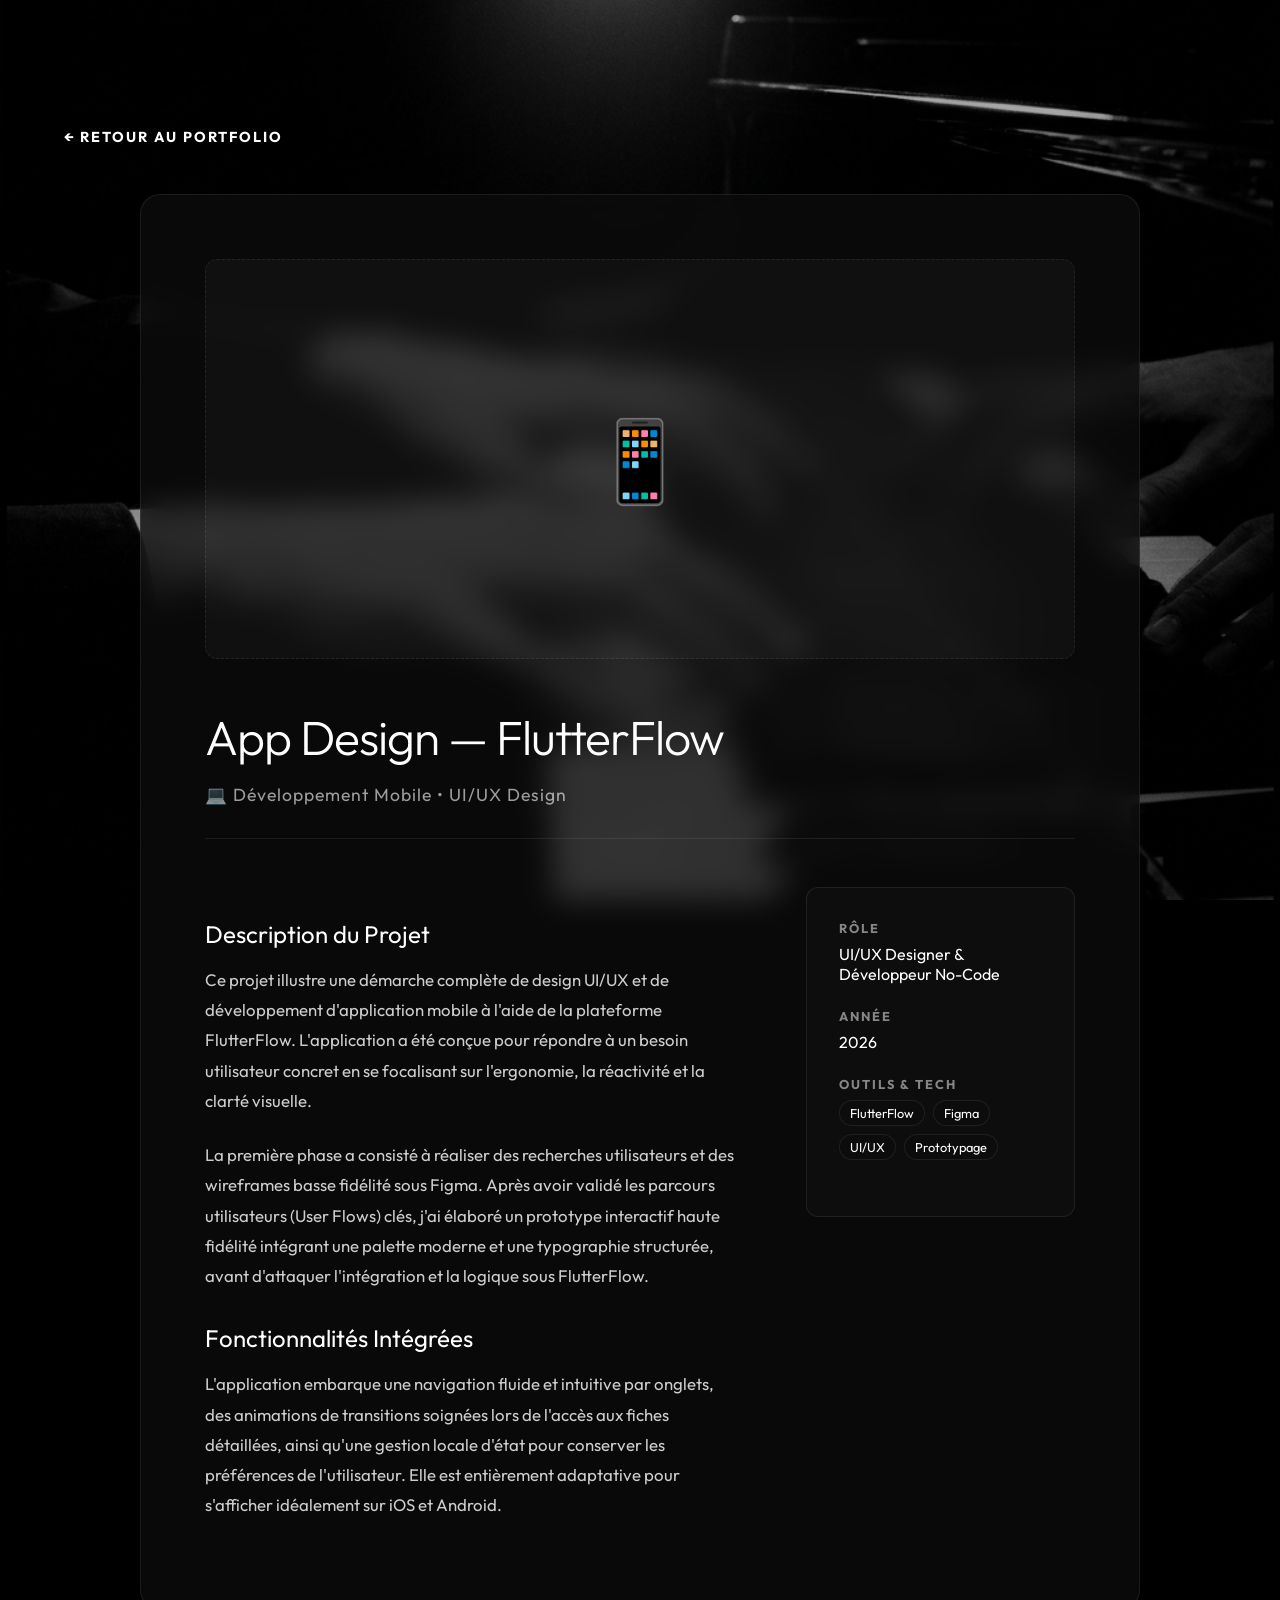
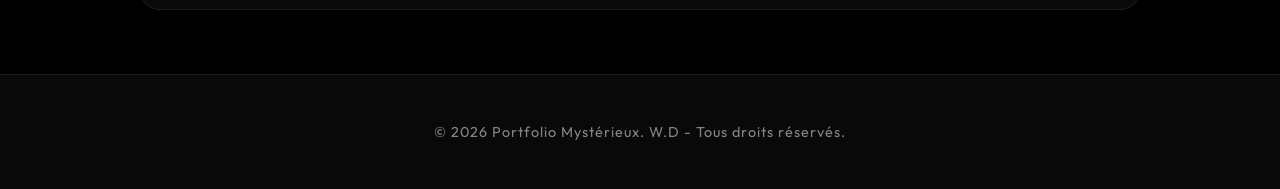
==== project-flutterflow.html @ 8ddbdf7f "Ajout des pages projets dédiées et boutons Découvrir" ====
<!DOCTYPE html>
<html lang="fr" data-theme="dark">
<head>
    <meta charset="UTF-8">
    <meta name="viewport" content="width=device-width, initial-scale=1.0">
    <title>Projet | App Design — FlutterFlow</title>
    <link href="https://fonts.googleapis.com/css2?family=Outfit:wght@300;400;700&display=swap" rel="stylesheet">
    <link rel="stylesheet" href="style.css">
    <style>
        .project-detail-section {
            padding: 8rem 5% 4rem 5%;
            min-height: 100vh;
            display: flex;
            flex-direction: column;
            align-items: center;
        }
        .back-link {
            align-self: flex-start;
            margin-bottom: 3rem;
            color: var(--accent-color);
            text-decoration: none;
            font-size: 0.9rem;
            letter-spacing: 2px;
            text-transform: uppercase;
            font-weight: 700;
            transition: all 0.3s ease;
        }
        .back-link:hover {
            color: var(--text-color);
            transform: translateX(-5px);
        }
        .detail-container {
            width: 100%;
            max-width: 1000px;
            background: var(--glass-bg);
            border: 1px solid var(--glass-border);
            border-radius: 20px;
            padding: 4rem;
            backdrop-filter: blur(15px);
        }
        .detail-header {
            margin-bottom: 3rem;
            border-bottom: 1px solid var(--glass-border);
            padding-bottom: 2rem;
        }
        .detail-title {
            font-size: 3rem;
            font-weight: 300;
            letter-spacing: -1px;
            margin-bottom: 1rem;
        }
        .detail-subtitle {
            font-size: 1.1rem;
            opacity: 0.6;
            letter-spacing: 1px;
        }
        .detail-grid {
            display: grid;
            grid-template-columns: 2fr 1fr;
            gap: 4rem;
        }
        @media (max-width: 768px) {
            .detail-grid {
                grid-template-columns: 1fr;
                gap: 2rem;
            }
        }
        .detail-content h3 {
            font-size: 1.5rem;
            font-weight: 400;
            margin-top: 2rem;
            margin-bottom: 1rem;
            color: var(--accent-color);
        }
        .detail-content p {
            line-height: 1.8;
            opacity: 0.8;
            margin-bottom: 1.5rem;
            font-size: 1.05rem;
        }
        .detail-sidebar {
            background: rgba(255, 255, 255, 0.02);
            border-radius: 12px;
            padding: 2rem;
            border: 1px solid var(--glass-border);
            height: fit-content;
        }
        .sidebar-item {
            margin-bottom: 1.5rem;
        }
        .sidebar-item h4 {
            font-size: 0.8rem;
            text-transform: uppercase;
            letter-spacing: 2px;
            opacity: 0.5;
            margin-bottom: 0.5rem;
        }
        .sidebar-item p, .sidebar-item div {
            font-size: 1rem;
            font-weight: 400;
        }
        .sidebar-tags {
            display: flex;
            flex-wrap: wrap;
            gap: 0.5rem;
        }
        .sidebar-tags span {
            background: var(--glass-bg);
            border: 1px solid var(--glass-border);
            padding: 4px 10px;
            border-radius: 30px;
            font-size: 0.8rem;
        }
        .media-placeholder {
            width: 100%;
            height: 400px;
            background: rgba(255, 255, 255, 0.03);
            border: 1px dashed var(--glass-border);
            border-radius: 12px;
            display: flex;
            align-items: center;
            justify-content: center;
            font-size: 5rem;
            margin-bottom: 3rem;
        }
    </style>
</head>
<body>
    <div class="background-container"></div>
    <div class="overlay"></div>

    <main class="project-detail-section">
        <a href="index.html#work" class="back-link">← Retour au Portfolio</a>

        <div class="detail-container">
            <div class="media-placeholder">📱</div>

            <div class="detail-header">
                <h1 class="detail-title">App Design — FlutterFlow</h1>
                <p class="detail-subtitle">💻 Développement Mobile • UI/UX Design</p>
            </div>

            <div class="detail-grid">
                <div class="detail-content">
                    <h3>Description du Projet</h3>
                    <p>Ce projet illustre une démarche complète de design UI/UX et de développement d'application mobile à l'aide de la plateforme FlutterFlow. L'application a été conçue pour répondre à un besoin utilisateur concret en se focalisant sur l'ergonomie, la réactivité et la clarté visuelle.</p>
                    <p>La première phase a consisté à réaliser des recherches utilisateurs et des wireframes basse fidélité sous Figma. Après avoir validé les parcours utilisateurs (User Flows) clés, j'ai élaboré un prototype interactif haute fidélité intégrant une palette moderne et une typographie structurée, avant d'attaquer l'intégration et la logique sous FlutterFlow.</p>

                    <h3>Fonctionnalités Intégrées</h3>
                    <p>L'application embarque une navigation fluide et intuitive par onglets, des animations de transitions soignées lors de l'accès aux fiches détaillées, ainsi qu'une gestion locale d'état pour conserver les préférences de l'utilisateur. Elle est entièrement adaptative pour s'afficher idéalement sur iOS et Android.</p>
                </div>

                <div class="detail-sidebar">
                    <div class="sidebar-item">
                        <h4>Rôle</h4>
                        <p>UI/UX Designer & Développeur No-Code</p>
                    </div>
                    <div class="sidebar-item">
                        <h4>Année</h4>
                        <p>2026</p>
                    </div>
                    <div class="sidebar-item">
                        <h4>Outils & Tech</h4>
                        <div class="sidebar-tags">
                            <span>FlutterFlow</span>
                            <span>Figma</span>
                            <span>UI/UX</span>
                            <span>Prototypage</span>
                        </div>
                    </div>
                </div>
            </div>
        </div>
    </main>

    <footer>
        <p>&copy; 2026 Portfolio Mystérieux. W.D - Tous droits réservés.</p>
    </footer>
</body>
</html>
---- style.css ----
:root {
    --bg-color: #000000;
    --text-color: #ffffff;
    --accent-color: #ffffff; /* Blanc pur pour un contraste extrême */
    --overlay-color: rgba(0, 0, 0, 0.35);
    --glass-bg: rgba(12, 12, 12, 0.75);
    --glass-border: rgba(255, 255, 255, 0.08);
}

[data-theme="light"] {
    --bg-color: #ffffff;
    --text-color: #000000;
    --accent-color: #000000;
    --overlay-color: rgba(255, 255, 255, 0.35);
    --glass-bg: rgba(245, 245, 247, 0.75);
    --glass-border: rgba(0, 0, 0, 0.08);
}

* {
    margin: 0;
    padding: 0;
    box-sizing: border-box;
}

body {
    font-family: 'Outfit', sans-serif;
    background-color: var(--bg-color);
    color: var(--text-color);
    overflow-x: hidden;
    transition: background-color 0.5s ease, color 0.5s ease;
}

.background-container {
    position: fixed;
    top: 0;
    left: 0;
    width: 100vw;
    height: 100vh;
    background-image: url('assets/bg_abstract.png');
    background-size: cover;
    background-position: center;
    background-attachment: fixed;
    z-index: -2;
    transition: filter 0.8s ease;
}

[data-theme="light"] .background-container {
    filter: invert(1) hue-rotate(180deg) opacity(0.8);
}

.overlay {
    position: fixed;
    top: 0;
    left: 0;
    width: 100vw;
    height: 100vh;
    background: var(--overlay-color);
    z-index: -1;
    transition: background 0.5s ease;
}

header {
    display: flex;
    justify-content: space-between;
    align-items: center;
    padding: 2rem 5%;
    position: relative;
    z-index: 10;
}

.logo {
    font-size: 1.5rem;
    font-weight: 700;
    letter-spacing: 4px;
    color: var(--text-color);
    text-shadow: 0 0 10px rgba(255,255,255,0.2);
    transition: color 0.3s ease;
}

.theme-toggle {
    background: var(--glass-bg);
    border: 1px solid var(--glass-border);
    backdrop-filter: blur(10px);
    width: 48px;
    height: 48px;
    border-radius: 50%;
    display: flex;
    justify-content: center;
    align-items: center;
    cursor: pointer;
    color: var(--text-color);
    transition: all 0.3s ease;
}

.theme-toggle:hover {
    border-color: var(--accent-color);
    transform: translateY(-2px);
}

.sun-icon { display: none; }
.moon-icon { display: block; }

[data-theme="light"] .sun-icon { display: block; }
[data-theme="light"] .moon-icon { display: none; }

.hero {
    height: 80vh;
    display: flex;
    align-items: center;
    justify-content: center;
    text-align: center;
    z-index: 1;
}

.hero-content {
    background: var(--glass-bg);
    border: 1px solid var(--glass-border);
    padding: 3rem 4rem;
    border-radius: 20px;
    backdrop-filter: blur(15px);
    transform: translateY(20px);
    opacity: 0;
    animation: fadeInUp 1s ease forwards 0.5s;
    box-shadow: 0 20px 40px rgba(0,0,0,0.3);
}

[data-theme="light"] .hero-content {
    box-shadow: 0 20px 40px rgba(0,0,0,0.05);
}

.glitch-text {
    font-size: 4rem;
    font-weight: 300;
    letter-spacing: 2px;
    margin-bottom: 1rem;
    position: relative;
}

.subtitle {
    font-size: 1.2rem;
    font-weight: 300;
    letter-spacing: 1px;
    opacity: 0.8;
    margin-bottom: 2.5rem;
}

.cta-button {
    display: inline-block;
    padding: 12px 36px;
    background: transparent;
    color: var(--text-color);
    border: 1px solid var(--accent-color);
    border-radius: 30px;
    text-transform: uppercase;
    letter-spacing: 2px;
    font-size: 0.9rem;
    text-decoration: none;
    transition: all 0.4s ease;
    position: relative;
    overflow: hidden;
}

.cta-button::before {
    content: '';
    position: absolute;
    top: 0;
    left: -100%;
    width: 100%;
    height: 100%;
    background: var(--accent-color);
    transition: all 0.4s ease;
    z-index: -1;
}

.cta-button:hover::before {
    left: 0;
}

.cta-button:hover {
    color: var(--bg-color);
}

@keyframes fadeInUp {
    to {
        transform: translateY(0);
        opacity: 1;
    }
}

/* Projects Section */
.projects-section {
    padding: 5rem 5%;
    min-height: 100vh;
    display: flex;
    flex-direction: column;
    align-items: center;
    justify-content: center;
}

.section-title {
    font-size: 2.5rem;
    font-weight: 300;
    margin-bottom: 4rem;
    letter-spacing: 2px;
    text-align: center;
    position: relative;
}

.section-title::after {
    content: '';
    position: absolute;
    bottom: -15px;
    left: 50%;
    transform: translateX(-50%);
    width: 60px;
    height: 2px;
    background: var(--accent-color);
}

.category-title {
    width: 100%;
    max-width: 1200px;
    margin: 2rem 0 1.5rem 0;
    text-align: left;
}

.category-title h3 {
    font-size: 1.5rem;
    font-weight: 300;
    color: var(--text-color);
    padding-bottom: 0.5rem;
    border-bottom: 1px dashed var(--glass-border);
    display: inline-block;
    opacity: 0.9;
}

.projects-grid {
    display: grid;
    grid-template-columns: repeat(auto-fill, minmax(300px, 1fr));
    gap: 3rem;
    width: 100%;
    max-width: 1200px;
    margin-bottom: 2rem;
}

.project-card.video-card {
    min-height: 220px;
}

.project-card.audio-card {
    min-height: 120px;
}

.project-card.web-card {
    min-height: 350px;
}

.project-card {
    background: var(--glass-bg);
    border: 1px solid var(--glass-border);
    border-radius: 16px;
    padding: 1.5rem;
    display: flex;
    flex-direction: column;
    gap: 1rem;
    transition: transform 0.3s ease, border-color 0.3s ease, box-shadow 0.3s ease;
    backdrop-filter: blur(10px);
}

.project-card:hover {
    transform: translateY(-5px);
    border-color: var(--accent-color);
    box-shadow: 0 10px 30px rgba(0, 0, 0, 0.4);
}

[data-theme="light"] .project-card:hover {
    box-shadow: 0 10px 30px rgba(0, 0, 0, 0.08);
}

.project-placeholder {
    font-size: 3rem;
    text-align: center;
    padding: 2rem;
    background: rgba(255, 255, 255, 0.03);
    border-radius: 10px;
    border: 1px dashed var(--glass-border);
}

[data-theme="light"] .project-placeholder {
    background: rgba(0, 0, 0, 0.03);
}

.project-info h4 {
    font-size: 1.1rem;
    font-weight: 700;
    margin-bottom: 0.5rem;
    color: var(--text-color);
}

.project-info p {
    font-size: 0.9rem;
    opacity: 0.7;
    line-height: 1.6;
    color: var(--text-color);
}

.project-tags {
    display: flex;
    flex-wrap: wrap;
    gap: 0.5rem;
    margin-top: 0.5rem;
}

.project-tags span {
    font-size: 0.75rem;
    padding: 0.2rem 0.7rem;
    border-radius: 999px;
    background: var(--glass-bg);
    border: 1px solid var(--glass-border);
    color: var(--text-color);
    opacity: 0.8;
}

/* Header Navigation */
.desktop-nav {
    display: flex;
    gap: 2.5rem;
}

.desktop-nav a {
    color: var(--text-color);
    text-decoration: none;
    font-size: 1rem;
    font-weight: 300;
    letter-spacing: 1px;
    transition: color 0.3s ease, text-shadow 0.3s ease;
    position: relative;
}

.desktop-nav a:hover {
    color: var(--accent-color);
    text-shadow: 0 0 8px var(--accent-color);
}

/* About Section */
.about-section, .services-section, .contact-section {
    padding: 6rem 5%;
    min-height: 100vh;
    display: flex;
    flex-direction: column;
    align-items: center;
    justify-content: center;
}

.about-content {
    display: flex;
    flex-wrap: wrap;
    align-items: center;
    justify-content: space-between;
    gap: 4rem;
    width: 100%;
    max-width: 1200px;
}

.about-text {
    flex: 1 1 500px;
}

.about-text h3 {
    font-size: 2rem;
    font-weight: 400;
    margin-bottom: 1.5rem;
    color: var(--accent-color);
}

.about-text p {
    font-size: 1.1rem;
    line-height: 1.8;
    margin-bottom: 2rem;
    opacity: 0.8;
}

.skills-tags {
    display: flex;
    flex-wrap: wrap;
    gap: 1rem;
}

.skills-tags span {
    background: var(--glass-bg);
    border: 1px solid var(--glass-border);
    padding: 8px 16px;
    border-radius: 30px;
    font-size: 0.9rem;
    letter-spacing: 1px;
    backdrop-filter: blur(5px);
}

.about-image-placeholder {
    flex: 1 1 400px;
    height: 400px;
    background: var(--glass-bg);
    border: 1px solid var(--glass-border);
    border-radius: 20px;
    display: flex;
    align-items: center;
    justify-content: center;
    position: relative;
    backdrop-filter: blur(10px);
}

.glass-orb {
    width: 150px;
    height: 150px;
    border-radius: 50%;
    background: linear-gradient(135deg, rgba(255,255,255,0.1), rgba(255,255,255,0));
    backdrop-filter: blur(20px);
    box-shadow: inset 0 0 20px rgba(255,255,255,0.2), 0 0 30px rgba(0, 240, 255, 0.2);
    animation: float 6s ease-in-out infinite;
}

@keyframes float {
    0%, 100% { transform: translateY(0); }
    50% { transform: translateY(-20px); }
}

/* Services Section */
.services-grid {
    display: grid;
    grid-template-columns: repeat(auto-fit, minmax(300px, 1fr));
    gap: 2.5rem;
    width: 100%;
    max-width: 1200px;
}

.service-card {
    background: var(--glass-bg);
    border: 1px solid var(--glass-border);
    border-radius: 15px;
    padding: 3rem 2rem;
    text-align: center;
    backdrop-filter: blur(8px);
    transition: transform 0.4s ease, box-shadow 0.4s ease;
}

.service-card:hover {
    transform: translateY(-10px);
    box-shadow: 0 10px 40px rgba(0,0,0,0.5);
    border-color: var(--accent-color);
}

[data-theme="light"] .service-card:hover {
    box-shadow: 0 10px 40px rgba(0,0,0,0.1);
}

.service-icon {
    font-size: 3rem;
    color: var(--accent-color);
    margin-bottom: 1.5rem;
}

.service-card h3 {
    margin-bottom: 1rem;
    font-weight: 400;
    font-size: 1.4rem;
}

.service-card p {
    opacity: 0.7;
    line-height: 1.6;
}

/* Contact Section */
.contact-container {
    display: flex;
    flex-wrap: wrap;
    gap: 4rem;
    width: 100%;
    max-width: 1000px;
}

.contact-form {
    flex: 1 1 400px;
    background: var(--glass-bg);
    padding: 3rem;
    border-radius: 15px;
    border: 1px solid var(--glass-border);
    backdrop-filter: blur(10px);
}

.input-group {
    position: relative;
    margin-bottom: 2.5rem;
}

.input-group input, .input-group textarea {
    width: 100%;
    background: transparent;
    border: none;
    border-bottom: 1px solid var(--glass-border);
    padding: 10px 0;
    color: var(--text-color);
    font-family: inherit;
    font-size: 1rem;
    outline: none;
    transition: border-color 0.3s ease;
}

.input-group input:focus, .input-group textarea:focus {
    border-bottom-color: var(--accent-color);
}

.input-group label {
    position: absolute;
    top: 10px;
    left: 0;
    color: var(--text-color);
    opacity: 0.5;
    pointer-events: none;
    transition: all 0.3s ease;
}

.input-group input:focus ~ label,
.input-group input:not(:placeholder-shown) ~ label,
.input-group textarea:focus ~ label,
.input-group textarea:not(:placeholder-shown) ~ label {
    top: -20px;
    font-size: 0.8rem;
    opacity: 1;
    color: var(--accent-color);
}

.submit-btn {
    width: 100%;
    cursor: pointer;
    font-family: inherit;
    background: rgba(0,240,255,0.1);
}

.contact-info {
    flex: 1 1 300px;
    display: flex;
    flex-direction: column;
    justify-content: center;
}

.contact-info h3 {
    font-size: 1.8rem;
    font-weight: 300;
    margin-bottom: 1.5rem;
    color: var(--accent-color);
}

.contact-info p {
    opacity: 0.8;
    line-height: 1.6;
    margin-bottom: 2rem;
}

.social-links {
    display: flex;
    gap: 1.5rem;
    margin-bottom: 2rem;
}

.social-icon {
    width: 50px;
    height: 50px;
    border: 1px solid var(--glass-border);
    border-radius: 50%;
    display: flex;
    align-items: center;
    justify-content: center;
    color: var(--text-color);
    text-decoration: none;
    transition: all 0.3s ease;
    backdrop-filter: blur(5px);
}

.social-icon:hover {
    background: var(--accent-color);
    color: var(--bg-color);
    border-color: var(--accent-color);
    transform: translateY(-5px);
}

.direct-email {
    font-family: monospace;
    font-size: 1.1rem;
    letter-spacing: 1px;
    border-bottom: 1px dashed var(--accent-color);
    display: inline-block;
    padding-bottom: 5px;
}

/* Footer */
footer {
    text-align: center;
    padding: 3rem 0;
    border-top: 1px solid var(--glass-border);
    background: var(--glass-bg);
    backdrop-filter: blur(5px);
    margin-top: auto;
}

footer p {
    opacity: 0.5;
    font-size: 0.9rem;
    letter-spacing: 1px;
}

/* Custom Audio Player */
.custom-audio-player {
    display: flex;
    align-items: center;
    gap: 1rem;
    background: rgba(255, 255, 255, 0.04);
    border: 1px solid rgba(255, 255, 255, 0.08);
    padding: 0.6rem 1rem;
    border-radius: 30px;
    margin-top: 1rem;
    margin-bottom: 0.5rem;
}

[data-theme="light"] .custom-audio-player {
    background: rgba(0, 0, 0, 0.03);
    border: 1px solid rgba(0, 0, 0, 0.08);
}

.player-btn {
    background: var(--text-color);
    color: var(--bg-color);
    border: none;
    width: 32px;
    height: 32px;
    border-radius: 50%;
    display: flex;
    justify-content: center;
    align-items: center;
    cursor: pointer;
    transition: transform 0.2s ease;
}

.player-btn:hover {
    transform: scale(1.1);
}

.player-btn svg {
    width: 16px;
    height: 16px;
}

.player-progress {
    flex: 1;
    height: 4px;
    background: rgba(255, 255, 255, 0.1);
    border-radius: 2px;
    overflow: hidden;
    position: relative;
    cursor: pointer;
}

[data-theme="light"] .player-progress {
    background: rgba(0, 0, 0, 0.1);
}

.progress-bar {
    width: 0%;
    height: 100%;
    background: var(--text-color);
    border-radius: 2px;
    transition: width 0.1s linear;
}

.player-time {
    font-size: 0.8rem;
    font-family: monospace;
    opacity: 0.7;
    min-width: 35px;
    text-align: right;
}

/* Project Page Link */
.project-link {
    display: inline-block;
    margin-top: 1rem;
    font-size: 0.8rem;
    color: var(--accent-color);
    text-decoration: none;
    letter-spacing: 2px;
    text-transform: uppercase;
    font-weight: 700;
    transition: all 0.3s ease;
    width: fit-content;
}

.project-link:hover {
    color: var(--text-color);
    transform: translateX(6px);
}
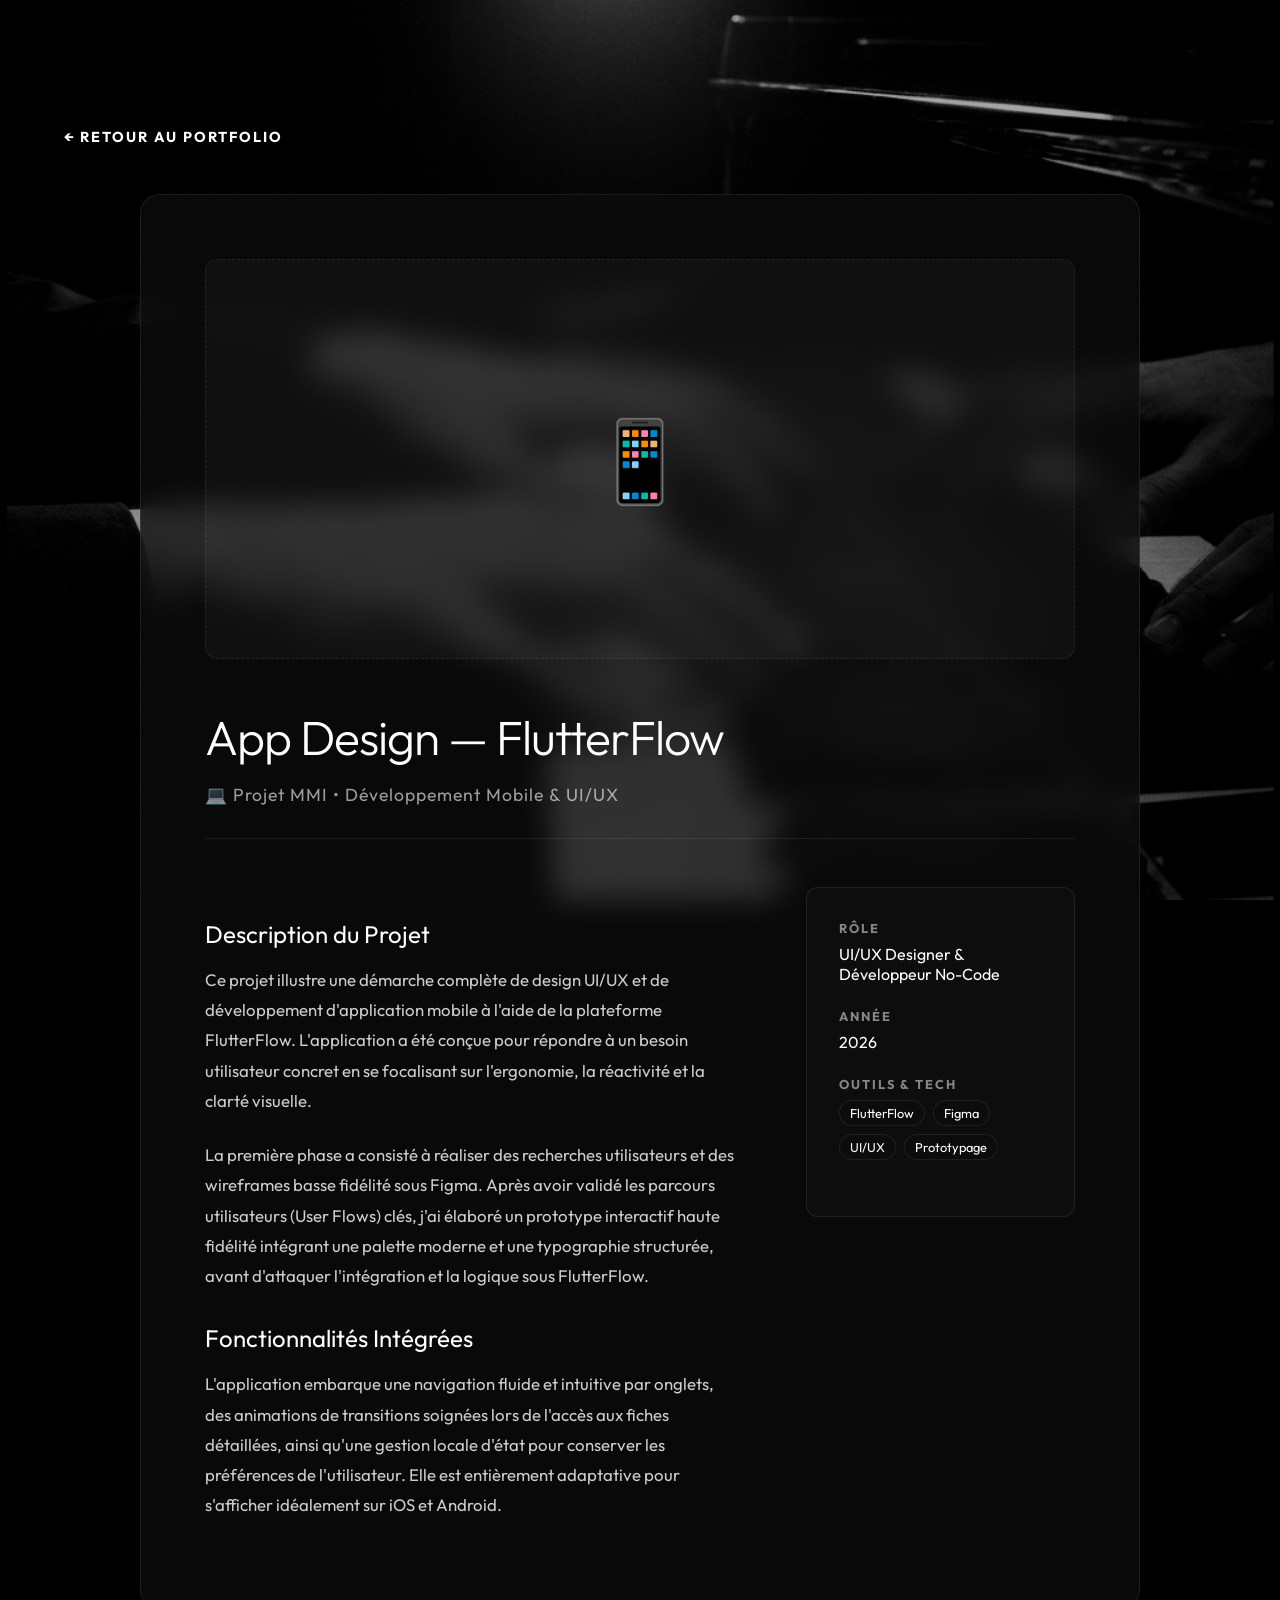
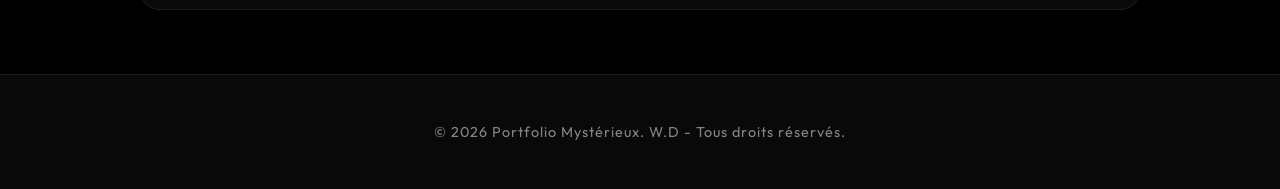
==== commit ac272495: "Clarification de l'affiliation MMI pour l'ensemble des projets académiques (Vidéo, Web et UI)" ====
--- a/project-flutterflow.html
+++ b/project-flutterflow.html
@@ -137,7 +137,7 @@
 
             <div class="detail-header">
                 <h1 class="detail-title">App Design — FlutterFlow</h1>
-                <p class="detail-subtitle">💻 Développement Mobile • UI/UX Design</p>
+                <p class="detail-subtitle">💻 Projet MMI • Développement Mobile & UI/UX</p>
             </div>
 
             <div class="detail-grid">
--- a/style.css
+++ b/style.css
@@ -45,7 +45,7 @@
 }
 
 [data-theme="light"] .background-container {
-    filter: invert(1) hue-rotate(180deg) opacity(0.8);
+    filter: opacity(0.12) grayscale(100%);
 }
 
 .overlay {
@@ -290,6 +290,19 @@
     background: rgba(0, 0, 0, 0.03);
 }
 
+.project-image-preview {
+    width: 100%;
+    height: 180px;
+    object-fit: cover;
+    border-radius: 10px;
+    border: 1px solid var(--glass-border);
+    transition: transform 0.3s ease;
+}
+
+.project-card:hover .project-image-preview {
+    transform: scale(1.02);
+}
+
 .project-info h4 {
     font-size: 1.1rem;
     font-weight: 700;
@@ -396,27 +409,31 @@
     backdrop-filter: blur(5px);
 }
 
-.about-image-placeholder {
+.about-image-container {
     flex: 1 1 400px;
     height: 400px;
-    background: var(--glass-bg);
-    border: 1px solid var(--glass-border);
-    border-radius: 20px;
     display: flex;
     align-items: center;
     justify-content: center;
     position: relative;
-    backdrop-filter: blur(10px);
-}
-
-.glass-orb {
-    width: 150px;
-    height: 150px;
-    border-radius: 50%;
-    background: linear-gradient(135deg, rgba(255,255,255,0.1), rgba(255,255,255,0));
-    backdrop-filter: blur(20px);
-    box-shadow: inset 0 0 20px rgba(255,255,255,0.2), 0 0 30px rgba(0, 240, 255, 0.2);
-    animation: float 6s ease-in-out infinite;
+}
+
+.about-avatar {
+    width: 320px;
+    height: 320px;
+    object-fit: cover;
+    border-radius: 20px;
+    border: 1px solid var(--glass-border);
+    background: var(--glass-bg);
+    filter: grayscale(100%) contrast(110%);
+    box-shadow: 0 15px 45px rgba(0, 0, 0, 0.6);
+    transition: all 0.4s ease;
+}
+
+.about-avatar:hover {
+    transform: scale(1.03);
+    filter: grayscale(100%) contrast(120%);
+    border-color: var(--accent-color);
 }
 
 @keyframes float {
